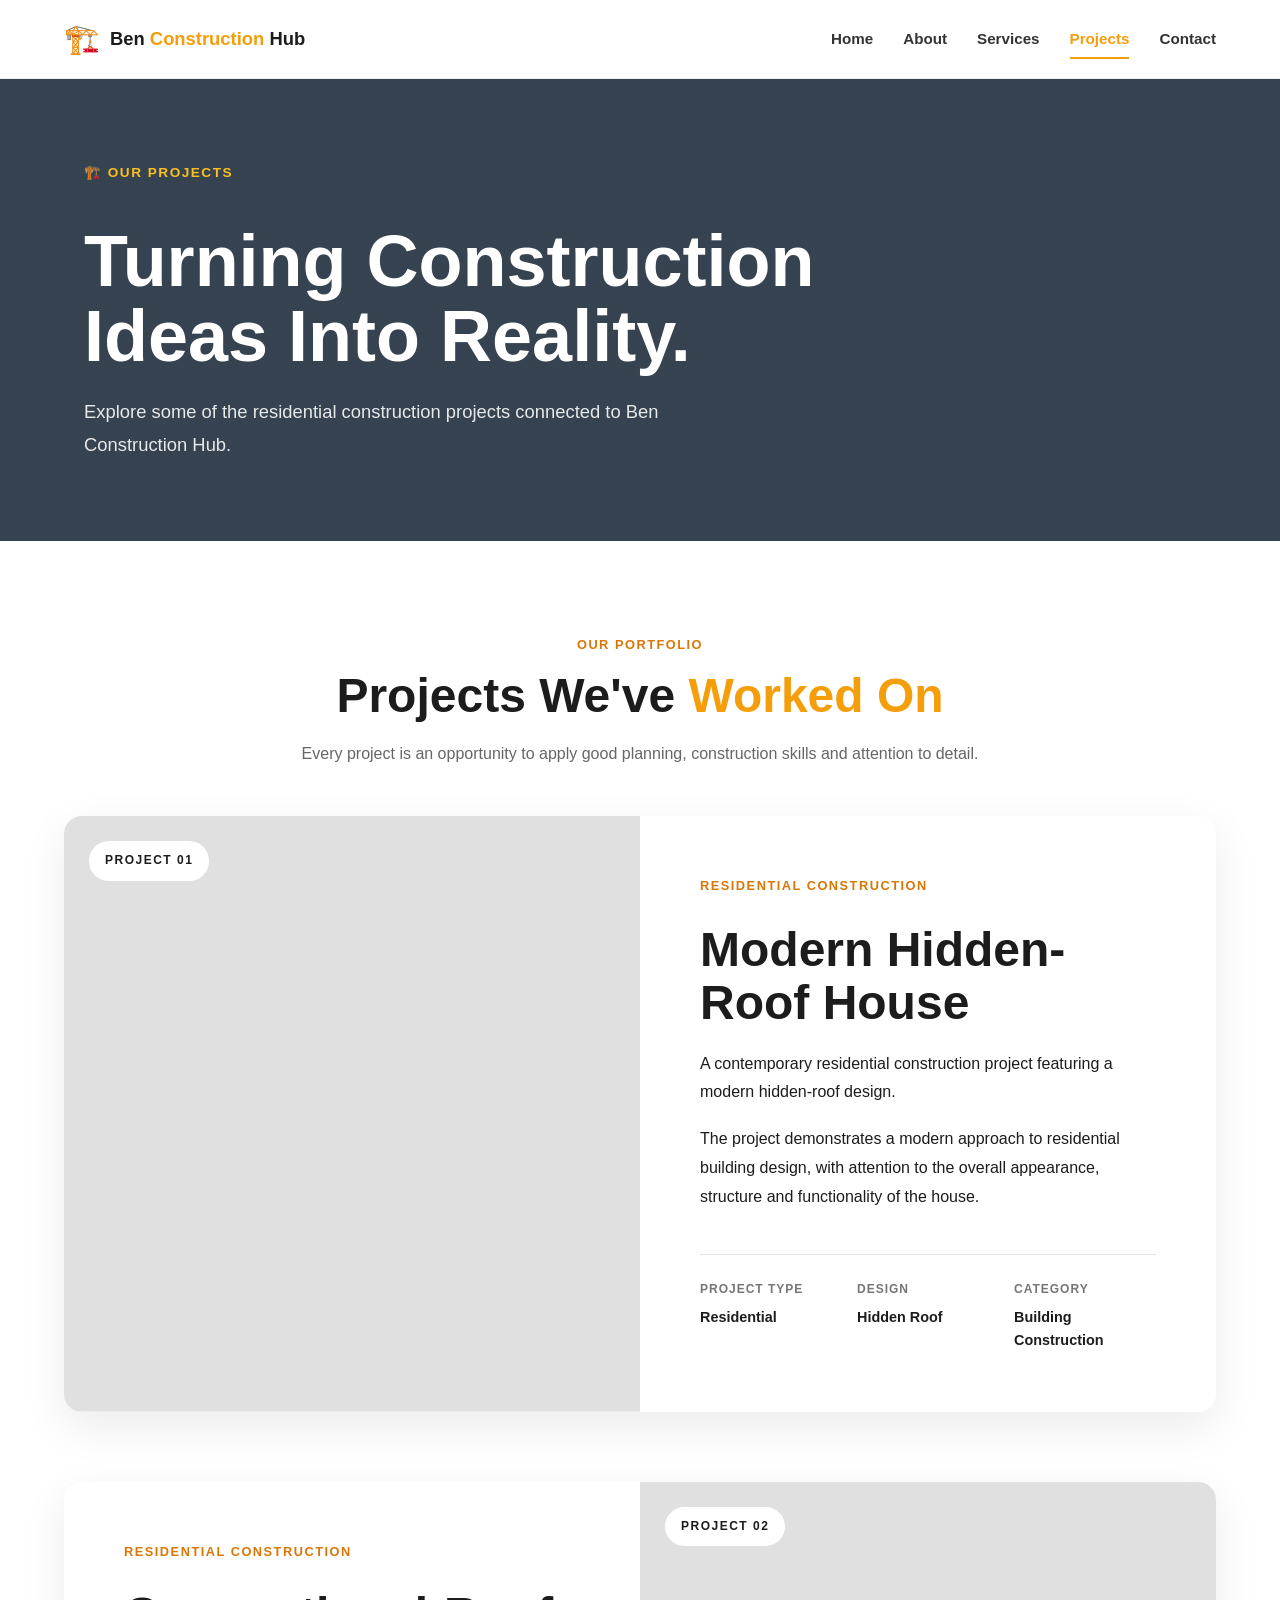
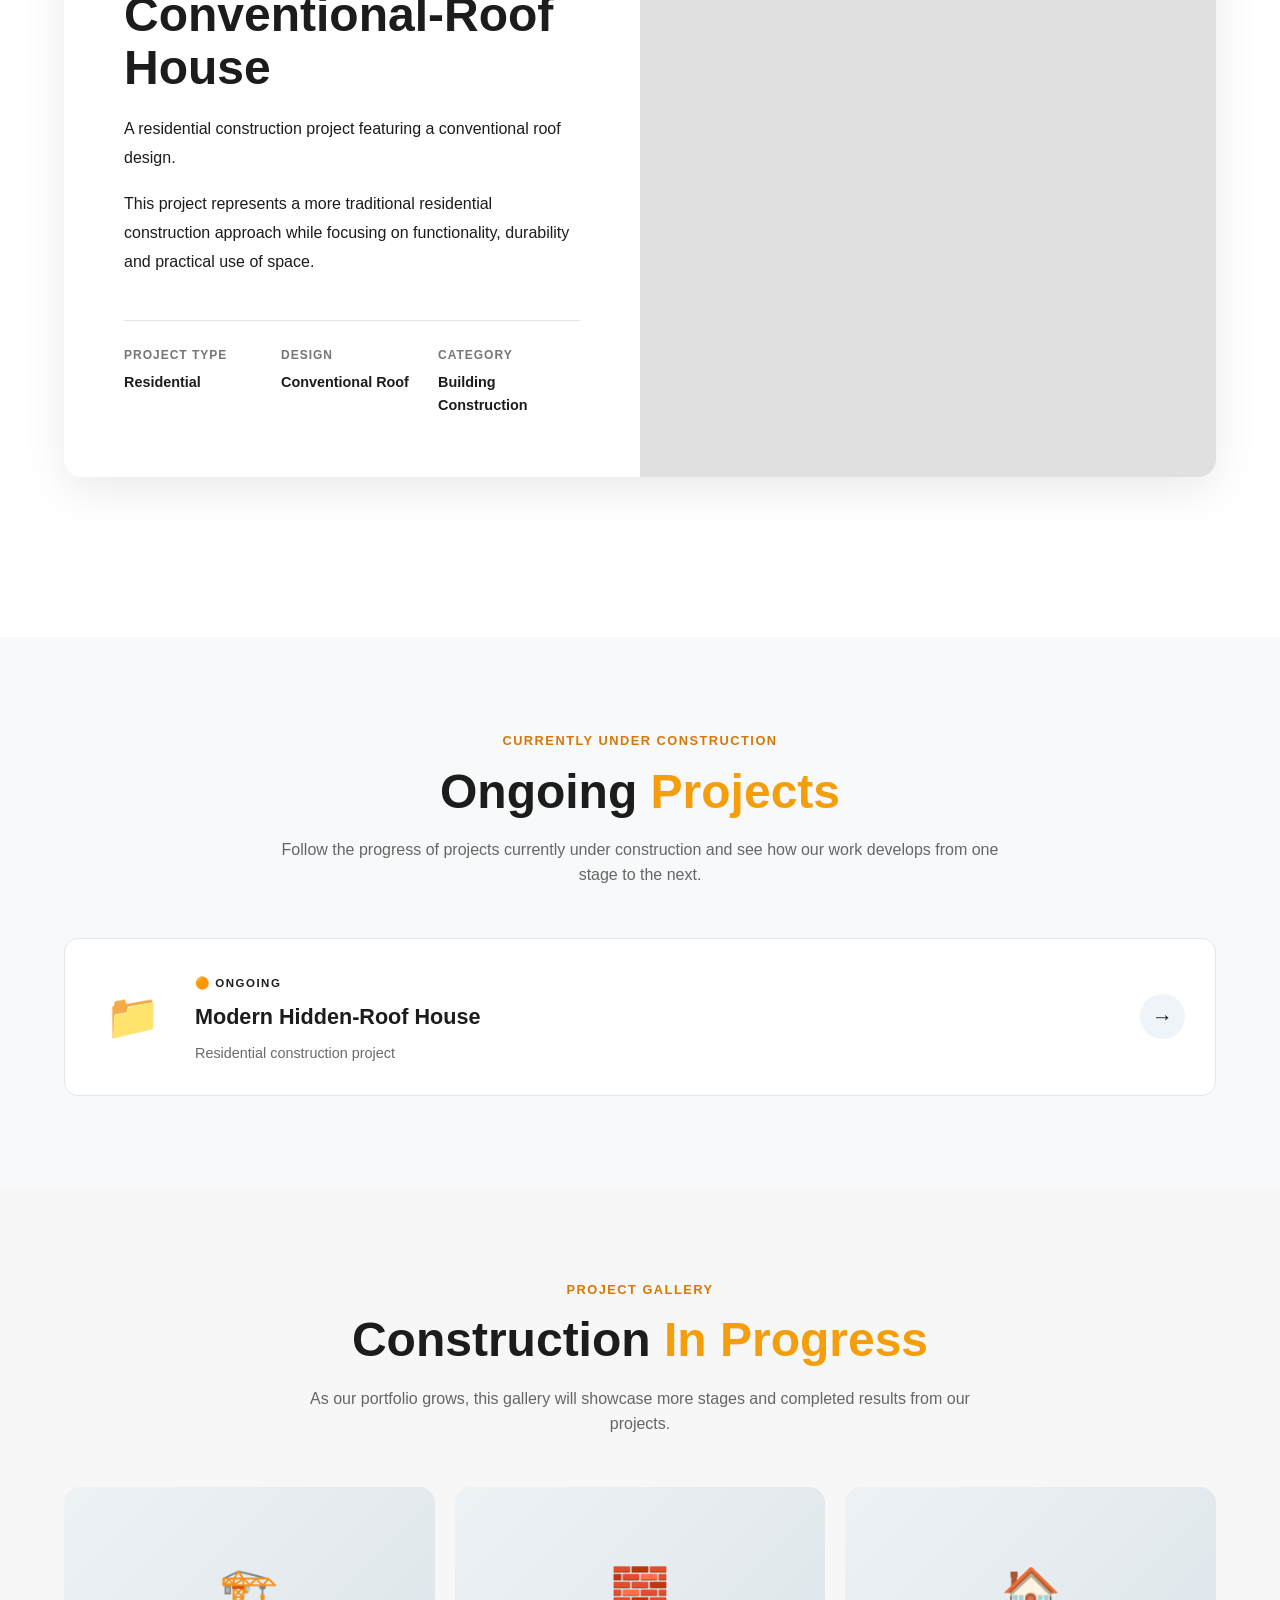
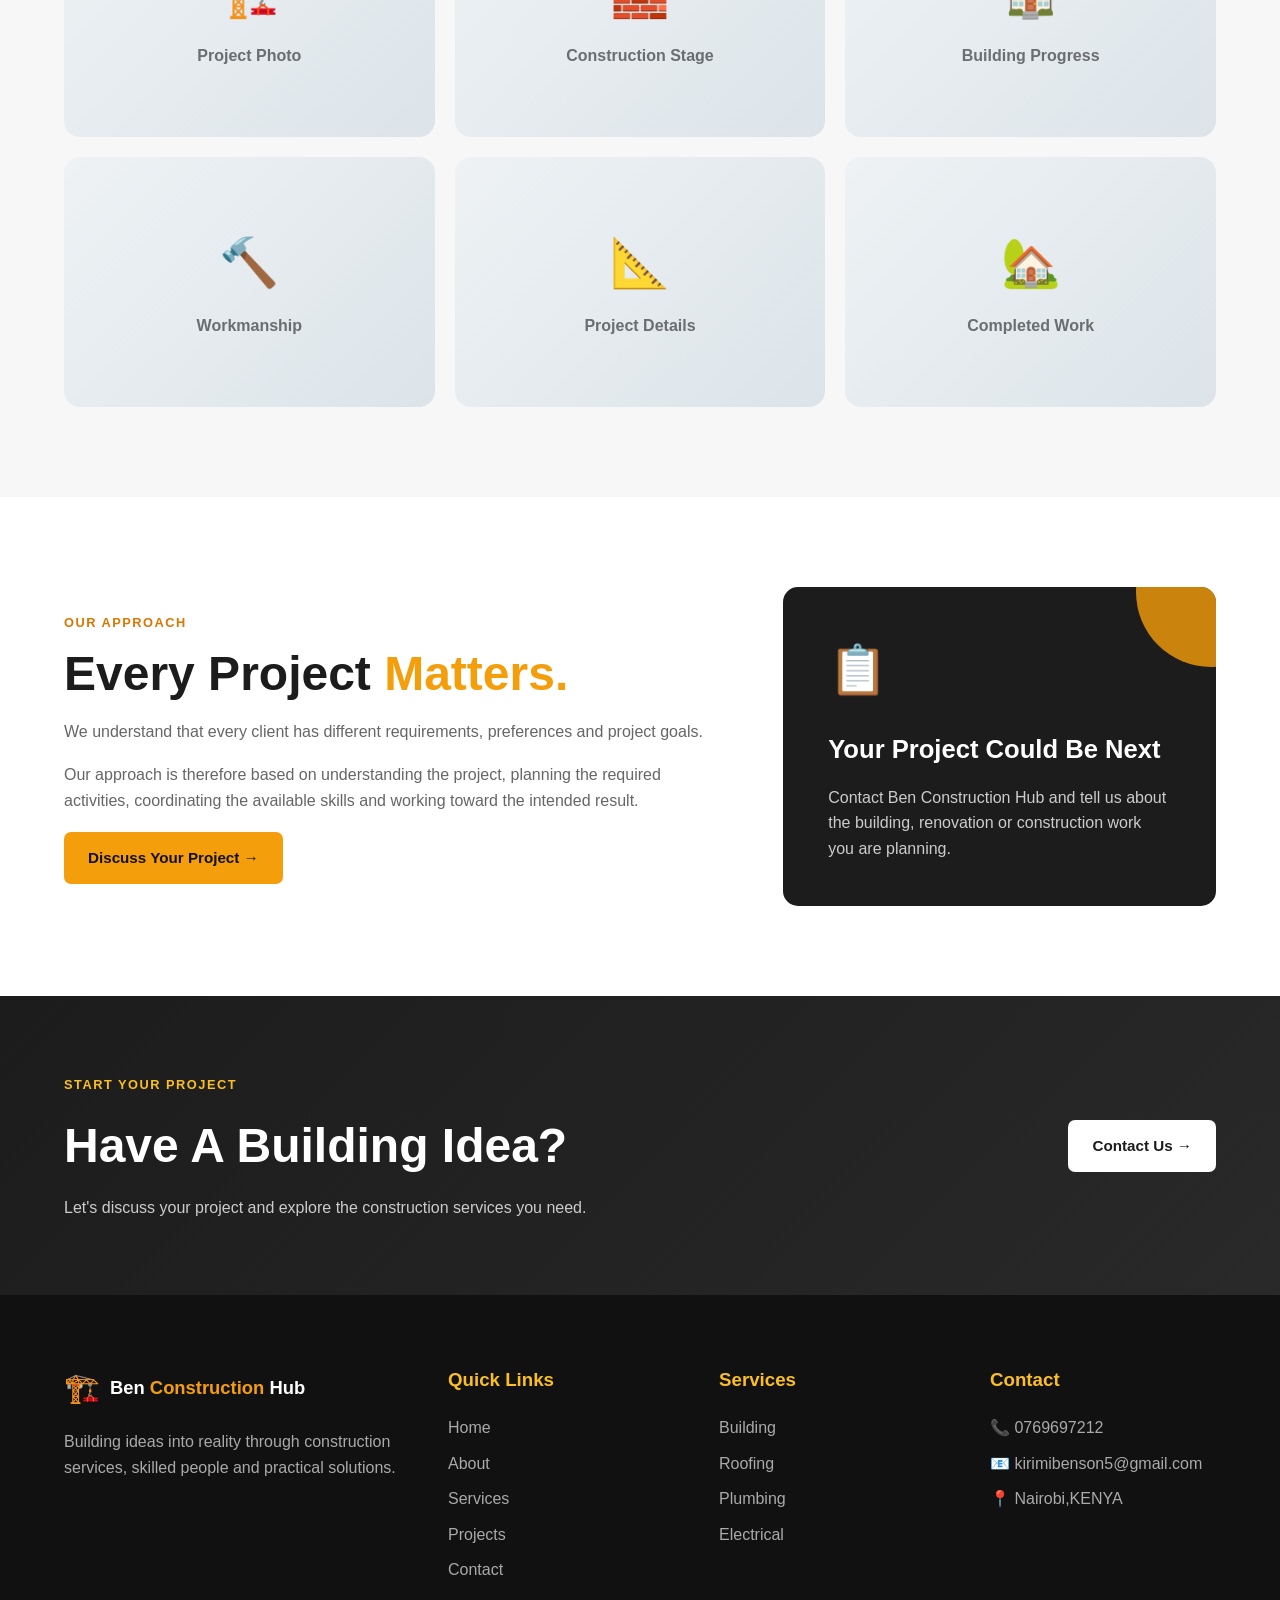
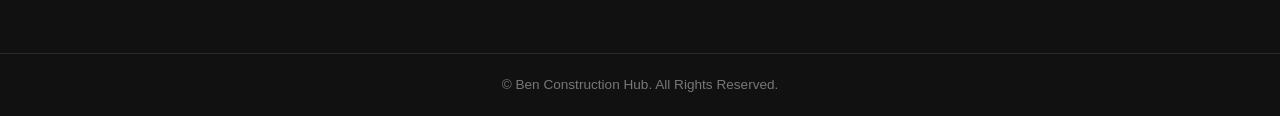
==== projects.html @ fc4ba165 "Add files via upload" ====
<!DOCTYPE html>
<html lang="en">

<head>

    <meta charset="UTF-8">

    <meta
        name="viewport"
        content="width=device-width, initial-scale=1.0"
    >

    <meta
        name="description"
        content="Explore residential construction projects by Ben Construction Hub, including modern hidden-roof and conventional-roof houses."
    >

    <title>Our Projects | Ben Construction Hub</title>

    <link rel="stylesheet" href="style.css">

</head>


<body>


<!-- =====================================================
     HEADER
===================================================== -->

<header class="header">

    <div class="container nav-container">

        <a href="index.html" class="logo">

            <span class="logo-icon">
                🏗️
            </span>

            <span>
                Ben <strong>Construction</strong> Hub
            </span>

        </a>


        <button
            class="menu-toggle"
            id="menuToggle"
            aria-label="Open navigation menu"
        >
            ☰
        </button>


        <nav class="navbar" id="navbar">

            <a href="index.html">
                Home
            </a>

            <a href="about.html">
                About
            </a>

            <a href="services.html">
                Services
            </a>

            <a href="projects.html" class="active">
                Projects
            </a>

            <a href="contact.html">
                Contact
            </a>

        </nav>

    </div>

</header>



<!-- =====================================================
     PAGE HERO
===================================================== -->

<section class="page-hero">

    <div class="container page-hero-content">

        <span class="hero-label">
            🏗️ OUR PROJECTS
        </span>

        <h1>
            Turning Construction Ideas Into Reality.
        </h1>

        <p>
            Explore some of the residential construction projects
            connected to Ben Construction Hub.
        </p>

    </div>

</section>



<!-- =====================================================
     PROJECT INTRO
===================================================== -->

<section class="section">

    <div class="container">

        <div class="section-heading">

            <span class="section-label">
                OUR PORTFOLIO
            </span>

            <h2>
                Projects We've <span>Worked On</span>
            </h2>

            <p>
                Every project is an opportunity to apply good
                planning, construction skills and attention to detail.
            </p>

        </div>



        <!-- =================================================
             PROJECT 01
        ================================================== -->

        <article class="project-feature">

            <div class="project-feature-image hidden-roof">

                <div class="project-image-label">
                    PROJECT 01
                </div>

            </div>


            <div class="project-feature-content">

                <span class="section-label">
                    RESIDENTIAL CONSTRUCTION
                </span>

                <h2>
                    Modern Hidden-Roof House
                </h2>

                <p>
                    A contemporary residential construction project
                    featuring a modern hidden-roof design.
                </p>

                <p>
                    The project demonstrates a modern approach to
                    residential building design, with attention to
                    the overall appearance, structure and functionality
                    of the house.
                </p>


                <div class="project-details">

                    <div>
                        <strong>
                            Project Type
                        </strong>

                        <span>
                            Residential
                        </span>
                    </div>


                    <div>
                        <strong>
                            Design
                        </strong>

                        <span>
                            Hidden Roof
                        </span>
                    </div>


                    <div>
                        <strong>
                            Category
                        </strong>

                        <span>
                            Building Construction
                        </span>
                    </div>

                </div>

            </div>

        </article>



        <!-- =================================================
             PROJECT 02
        ================================================== -->

        <article class="project-feature reverse">

            <div class="project-feature-image normal-roof">

                <div class="project-image-label">
                    PROJECT 02
                </div>

            </div>


            <div class="project-feature-content">

                <span class="section-label">
                    RESIDENTIAL CONSTRUCTION
                </span>

                <h2>
                    Conventional-Roof House
                </h2>

                <p>
                    A residential construction project featuring a
                    conventional roof design.
                </p>

                <p>
                    This project represents a more traditional
                    residential construction approach while focusing
                    on functionality, durability and practical use
                    of space.
                </p>


                <div class="project-details">

                    <div>
                        <strong>
                            Project Type
                        </strong>

                        <span>
                            Residential
                        </span>
                    </div>


                    <div>
                        <strong>
                            Design
                        </strong>

                        <span>
                            Conventional Roof
                        </span>
                    </div>


                    <div>
                        <strong>
                            Category
                        </strong>

                        <span>
                            Building Construction
                        </span>
                    </div>

                </div>

            </div>

        </article>

    </div>

</section>
<!-- =====================================================
     ONGOING PROJECTS
     ===================================================== -->

<section class="ongoing-projects section">

    <div class="container">

        <div class="section-heading">

            <span class="section-label">
                CURRENTLY UNDER CONSTRUCTION
            </span>

            <h2>
                Ongoing <span>Projects</span>
            </h2>

            <p>
                Follow the progress of projects currently under
                construction and see how our work develops from
                one stage to the next.
            </p>

        </div>


        <!-- FOLDER -->
        <div class="project-folder"
             onclick="toggleOngoingProject()"
             role="button"
             tabindex="0"
             onkeydown="if(event.key === 'Enter') toggleOngoingProject();">

            <div class="folder-icon">
                📁
            </div>

            <div class="folder-info">

                <span class="folder-status">
                    🟠 ONGOING
                </span>

                <h3>
                    Modern Hidden-Roof House
                </h3>

                <p>
                    Residential construction project
                </p>

            </div>

            <div class="folder-arrow" id="folderArrow">
                →
            </div>

        </div>


        <!-- PROJECT CONTENT -->
        <div class="ongoing-project-content"
             id="ongoingProjectContent">

            <div class="ongoing-project-header">

                <div>

                    <span class="section-label">
                        ONGOING RESIDENTIAL PROJECT
                    </span>

                    <h3>
                        Modern Hidden-Roof House
                    </h3>

                </div>

                <span class="project-status">
                    🟠 Ongoing
                </span>

            </div>


            <div class="ongoing-project-grid">

                <!-- PROJECT DESCRIPTION -->

                <div class="ongoing-project-text">

                    <p>
                        This residential construction project features
                        a contemporary hidden-roof design and is currently
                        under construction.
                    </p>

                    <p>
                        The project has progressed through masonry,
                        structural development and external finishing
                        stages. Construction work is continuing toward
                        completion.
                    </p>


                    <!-- PROJECT DETAILS -->

                    <div class="ongoing-details">

                        <div>
                            <strong>Project Type</strong>
                            <span>Residential</span>
                        </div>

                        <div>
                            <strong>Design</strong>
                            <span>Hidden Roof</span>
                        </div>

                        <div>
                            <strong>Status</strong>
                            <span>Ongoing</span>
                        </div>

                    </div>


                    <!-- PROGRESS -->

                    <div class="construction-progress">

                        <div class="progress-title">
                            <span>Construction Progress</span>
                            <span>Ongoing</span>
                        </div>

                        <div class="progress-bar">
                            <div class="progress-fill"></div>
                        </div>

                    </div>

                </div>


                <!-- MAIN PHOTO -->

                <div class="ongoing-project-main-image">

                    <img
                        src="hidden-roof/photo4-current-exterior.jpg"
                        alt="Modern hidden-roof house under construction">

                    <span class="image-status">
                        Current Progress
                    </span>

                </div>

            </div>


            <!-- PROJECT TIMELINE -->

            <div class="construction-timeline">

                <div class="timeline-item">

                    <span class="timeline-number">
                        01
                    </span>

                    <div>
                        <h4>
                            Wall Construction
                        </h4>

                        <p>
                            Masonry and wall construction works.
                        </p>
                    </div>

                </div>


                <div class="timeline-item">

                    <span class="timeline-number">
                        02
                    </span>

                    <div>
                        <h4>
                            Structural Development
                        </h4>

                        <p>
                            Development of the building structure
                            and openings.
                        </p>
                    </div>

                </div>


                <div class="timeline-item">

                    <span class="timeline-number">
                        03
                    </span>

                    <div>
                        <h4>
                            External Finishing
                        </h4>

                        <p>
                            Plastering, windows, doors and external
                            finishing works.
                        </p>
                    </div>

                </div>


                <div class="timeline-item active">

                    <span class="timeline-number">
                        04
                    </span>

                    <div>
                        <h4>
                            Current Stage
                        </h4>

                        <p>
                            Construction and finishing works
                            are continuing.
                        </p>
                    </div>

                </div>

            </div>


            <!-- PHOTO GALLERY -->

            <div class="ongoing-gallery">

                <div class="gallery-heading">

                    <span class="section-label">
                        PROJECT PROGRESS
                    </span>

                    <h3>
                        Construction <span>Gallery</span>
                    </h3>

                </div>


                <div class="ongoing-gallery-grid">

                    <div class="ongoing-photo">
                        <img
                            src="hidden-roof/photo2-wall-construction.jpg"
                            alt="Hidden-roof house wall construction">
                        <span>
                            Wall Construction
                        </span>
                    </div>


                    <div class="ongoing-photo">
                        <img
                            src="hidden-roof/photo3-advanced-construction.jpg"
                            alt="Hidden-roof house construction progress">
                        <span>
                            Structural Development
                        </span>
                    </div>


                    <div class="ongoing-photo">
                        <img
                            src="hidden-roof/photo1-exterior-progress.jpg"
                            alt="Hidden-roof house external progress">
                        <span>
                            External Finishing
                        </span>
                    </div>


                    <div class="ongoing-photo">
                        <img
                            src="hidden-roof/photo4-current-exterior.jpg"
                            alt="Current hidden-roof house progress">
                        <span>
                            Current Progress
                        </span>
                    </div>

                </div>

            </div>

        </div>

    </div>

</section>



<!-- =====================================================
     PROJECT GALLERY
===================================================== -->

<section class="services-preview section">

    <div class="container">

        <div class="section-heading">

            <span class="section-label">
                PROJECT GALLERY
            </span>

            <h2>
                Construction <span>In Progress</span>
            </h2>

            <p>
                As our portfolio grows, this gallery will showcase
                more stages and completed results from our projects.
            </p>

        </div>


        <div class="gallery-grid">


            <div class="gallery-item">

                <div class="gallery-placeholder">
                    <span>🏗️</span>

                    <p>
                        Project Photo
                    </p>
                </div>

            </div>


            <div class="gallery-item">

                <div class="gallery-placeholder">
                    <span>🧱</span>

                    <p>
                        Construction Stage
                    </p>
                </div>

            </div>


            <div class="gallery-item">

                <div class="gallery-placeholder">
                    <span>🏠</span>

                    <p>
                        Building Progress
                    </p>
                </div>

            </div>


            <div class="gallery-item">

                <div class="gallery-placeholder">
                    <span>🔨</span>

                    <p>
                        Workmanship
                    </p>
                </div>

            </div>


            <div class="gallery-item">

                <div class="gallery-placeholder">
                    <span>📐</span>

                    <p>
                        Project Details
                    </p>
                </div>

            </div>


            <div class="gallery-item">

                <div class="gallery-placeholder">
                    <span>🏡</span>

                    <p>
                        Completed Work
                    </p>
                </div>

            </div>


        </div>

    </div>

</section>



<!-- =====================================================
     PROJECT PHILOSOPHY
===================================================== -->

<section class="section">

    <div class="container intro-grid">


        <div class="intro-text">

            <span class="section-label">
                OUR APPROACH
            </span>

            <h2>
                Every Project <span>Matters.</span>
            </h2>

            <p>
                We understand that every client has different
                requirements, preferences and project goals.
            </p>

            <p>
                Our approach is therefore based on understanding
                the project, planning the required activities,
                coordinating the available skills and working
                toward the intended result.
            </p>

            <a
                href="contact.html"
                class="btn btn-primary"
            >
                Discuss Your Project →
            </a>

        </div>


        <div class="intro-card">

            <div class="intro-card-icon">
                📋
            </div>

            <h3>
                Your Project Could Be Next
            </h3>

            <p>
                Contact Ben Construction Hub and tell us about
                the building, renovation or construction work
                you are planning.
            </p>

        </div>

    </div>

</section>



<!-- =====================================================
     CTA
===================================================== -->

<section class="cta">

    <div class="container cta-content">

        <div>

            <span class="section-label">
                START YOUR PROJECT
            </span>

            <h2>
                Have A Building Idea?
            </h2>

            <p>
                Let's discuss your project and explore the
                construction services you need.
            </p>

        </div>


        <a
            href="contact.html"
            class="btn btn-light"
        >
            Contact Us →
        </a>

    </div>

</section>



<!-- =====================================================
     FOOTER
===================================================== -->

<footer class="footer">

    <div class="container footer-grid">


        <div class="footer-brand">

            <a
                href="index.html"
                class="logo footer-logo"
            >

                <span class="logo-icon">
                    🏗️
                </span>

                <span>
                    Ben <strong>Construction</strong> Hub
                </span>

            </a>


            <p>
                Building ideas into reality through construction
                services, skilled people and practical solutions.
            </p>

        </div>



        <div class="footer-column">

            <h3>
                Quick Links
            </h3>

            <a href="index.html">
                Home
            </a>

            <a href="about.html">
                About
            </a>

            <a href="services.html">
                Services
            </a>

            <a href="projects.html">
                Projects
            </a>

            <a href="contact.html">
                Contact
            </a>

        </div>



        <div class="footer-column">

            <h3>
                Services
            </h3>

            <a href="services.html">
                Building
            </a>

            <a href="services.html">
                Roofing
            </a>

            <a href="services.html">
                Plumbing
            </a>

            <a href="services.html">
                Electrical
            </a>

        </div>



        <div class="footer-column">

            <h3>
                Contact
            </h3>

            <p>
                📞 0769697212
            </p>

            <p>
                📧 kirimibenson5@gmail.com
            </p>

            <p>
                📍 Nairobi,KENYA
            </p>

        </div>

    </div>



    <div class="footer-bottom">

        <div class="container">

            <p>
                © <span id="year"></span>
                Ben Construction Hub.
                All Rights Reserved.
            </p>

        </div>

    </div>

</footer>



<script src="script.js"></script>

</body>

</html>
---- style.css ----
/* =========================================================
   BEN CONSTRUCTION HUB
   MAIN STYLESHEET
   ========================================================= */


/* =========================================================
   1. RESET & GLOBAL STYLES
   ========================================================= */

* {
    margin: 0;
    padding: 0;
    box-sizing: border-box;
}

html {
    scroll-behavior: smooth;
}

body {
    font-family: Arial, Helvetica, sans-serif;
    color: #1c1c1c;
    background: #ffffff;
    line-height: 1.6;
}

img {
    max-width: 100%;
    display: block;
}

a {
    text-decoration: none;
    color: inherit;
}

button {
    font-family: inherit;
}

.container {
    width: 90%;
    max-width: 1200px;
    margin: auto;
}

.section {
    padding: 90px 0;
}


/* =========================================================
   2. HEADER / NAVIGATION
   ========================================================= */

.header {
    position: sticky;
    top: 0;
    z-index: 1000;
    background: #ffffff;
    border-bottom: 1px solid #eeeeee;
}

.nav-container {
    min-height: 78px;
    display: flex;
    align-items: center;
    justify-content: space-between;
    gap: 30px;
}


/* LOGO */

.logo {
    display: flex;
    align-items: center;
    gap: 10px;
    font-size: 1.15rem;
    font-weight: 700;
    white-space: nowrap;
}

.logo strong {
    color: #f59e0b;
}

.logo-icon {
    font-size: 1.8rem;
}


/* NAVIGATION */

.navbar {
    display: flex;
    align-items: center;
    gap: 30px;
}

.navbar a {
    position: relative;
    font-size: 0.95rem;
    font-weight: 600;
    color: #333333;
    padding: 8px 0;
    transition: 0.3s ease;
}

.navbar a:hover,
.navbar a.active {
    color: #f59e0b;
}

.navbar a::after {
    content: "";
    position: absolute;
    left: 0;
    bottom: 0;
    width: 0;
    height: 2px;
    background: #f59e0b;
    transition: 0.3s ease;
}

.navbar a:hover::after,
.navbar a.active::after {
    width: 100%;
}


/* MOBILE MENU BUTTON */

.menu-toggle {
    display: none;
    border: none;
    background: #1c1c1c;
    color: #ffffff;
    width: 44px;
    height: 44px;
    border-radius: 8px;
    font-size: 1.4rem;
    cursor: pointer;
}


/* =========================================================
   3. HERO SECTION
   ========================================================= */

.hero {
    min-height: 650px;
    position: relative;

    background-image:
        url("https://images.unsplash.com/photo-1503387762-592deb58ef4e?auto=format&fit=crop&w=1800&q=85");

    background-size: cover;
    background-position: center;

    display: flex;
    align-items: center;
}

.hero-overlay {
    position: absolute;
    inset: 0;

    background:
        linear-gradient(
            90deg,
            rgba(0, 0, 0, 0.82),
            rgba(0, 0, 0, 0.55),
            rgba(0, 0, 0, 0.25)
        );
}

.hero-content {
    position: relative;
    z-index: 2;
    color: #ffffff;
    max-width: 800px;
}

.hero-label {
    display: inline-block;
    margin-bottom: 20px;
    color: #fbbf24;
    font-weight: 700;
    letter-spacing: 1.5px;
    font-size: 0.85rem;
}

.hero h1 {
    font-size: clamp(2.6rem, 6vw, 5rem);
    line-height: 1.05;
    margin-bottom: 25px;
    max-width: 800px;
}

.hero h1 span {
    color: #fbbf24;
    display: block;
}

.hero p {
    max-width: 680px;
    font-size: 1.1rem;
    color: #eeeeee;
    margin-bottom: 35px;
}

.hero-buttons {
    display: flex;
    gap: 15px;
    flex-wrap: wrap;
}


/* =========================================================
   4. BUTTONS
   ========================================================= */

.btn {
    display: inline-flex;
    align-items: center;
    justify-content: center;

    padding: 14px 24px;

    border-radius: 7px;

    font-weight: 700;
    font-size: 0.95rem;

    transition: 0.3s ease;

    cursor: pointer;
}

.btn-primary {
    background: #f59e0b;
    color: #111111;
}

.btn-primary:hover {
    background: #fbbf24;
    transform: translateY(-3px);
}

.btn-outline {
    border: 2px solid #ffffff;
    color: #ffffff;
}

.btn-outline:hover {
    background: #ffffff;
    color: #111111;
    transform: translateY(-3px);
}

.btn-dark {
    background: #1c1c1c;
    color: #ffffff;
}

.btn-dark:hover {
    background: #333333;
    transform: translateY(-3px);
}

.btn-light {
    background: #ffffff;
    color: #1c1c1c;
}

.btn-light:hover {
    background: #f59e0b;
    transform: translateY(-3px);
}


/* =========================================================
   5. SECTION HEADINGS
   ========================================================= */

.section-heading {
    max-width: 720px;
    margin: 0 auto 50px;
    text-align: center;
}

.section-label {
    display: inline-block;
    color: #d97706;
    font-size: 0.8rem;
    font-weight: 800;
    letter-spacing: 1.5px;
    margin-bottom: 12px;
}

.section-heading h2,
.intro-text h2 {
    font-size: clamp(2rem, 4vw, 3rem);
    line-height: 1.15;
    margin-bottom: 18px;
}

.section-heading h2 span,
.intro-text h2 span {
    color: #f59e0b;
}

.section-heading p {
    color: #666666;
}


/* =========================================================
   6. INTRODUCTION
   ========================================================= */

.intro {
    background: #ffffff;
}

.intro-grid {
    display: grid;
    grid-template-columns: 1.2fr 0.8fr;
    gap: 70px;
    align-items: center;
}

.intro-text p {
    color: #666666;
    margin-bottom: 18px;
}

.text-link {
    display: inline-block;
    margin-top: 10px;
    color: #d97706;
    font-weight: 700;
}

.text-link:hover {
    color: #92400e;
}

.intro-card {
    background: #1c1c1c;
    color: #ffffff;
    padding: 45px;
    border-radius: 15px;
    position: relative;
    overflow: hidden;
}

.intro-card::before {
    content: "";
    position: absolute;
    width: 150px;
    height: 150px;
    background: #f59e0b;
    border-radius: 50%;
    top: -70px;
    right: -70px;
    opacity: 0.8;
}

.intro-card-icon {
    font-size: 3rem;
    margin-bottom: 20px;
    position: relative;
}

.intro-card h3 {
    font-size: 1.6rem;
    margin-bottom: 15px;
    position: relative;
}

.intro-card p {
    color: #cccccc;
    position: relative;
}


/* =========================================================
   7. SERVICES
   ========================================================= */

.services-preview {
    background: #f7f7f7;
}

.services-grid {
    display: grid;
    grid-template-columns: repeat(4, 1fr);
    gap: 22px;
}

.service-card {
    background: #ffffff;
    padding: 30px;
    border: 1px solid #eeeeee;
    border-radius: 12px;

    transition:
        transform 0.3s ease,
        box-shadow 0.3s ease;
}

.service-card:hover {
    transform: translateY(-8px);
    box-shadow: 0 15px 35px rgba(0, 0, 0, 0.08);
}

.service-icon {
    width: 60px;
    height: 60px;

    display: flex;
    align-items: center;
    justify-content: center;

    background: #fff7e6;
    border-radius: 12px;

    font-size: 1.8rem;
    margin-bottom: 22px;
}

.service-card h3 {
    font-size: 1.15rem;
    margin-bottom: 12px;
}

.service-card p {
    color: #666666;
    font-size: 0.92rem;
    margin-bottom: 18px;
}

.service-card a {
    color: #d97706;
    font-weight: 700;
    font-size: 0.9rem;
}

.service-card a:hover {
    color: #92400e;
}

.center-button {
    text-align: center;
    margin-top: 45px;
}


/* =========================================================
   8. PROJECTS
   ========================================================= */

.projects-preview {
    background: #ffffff;
}

.projects-grid {
    display: grid;
    grid-template-columns: repeat(2, 1fr);
    gap: 30px;
}

.project-card {
    background: #ffffff;
    border-radius: 14px;
    overflow: hidden;
    border: 1px solid #eeeeee;

    transition:
        transform 0.3s ease,
        box-shadow 0.3s ease;
}

.project-card:hover {
    transform: translateY(-8px);
    box-shadow: 0 15px 35px rgba(0, 0, 0, 0.1);
}

.project-image {
    height: 300px;
    background-size: cover;
    background-position: center;

    position: relative;
}

.hidden-roof {
    background-image:
        url("https://images.unsplash.com/photo-1600585154340-be6161a56a0c?auto=format&fit=crop&w=1200&q=85");
}

.normal-roof {
    background-image:
        url("https://images.unsplash.com/photo-1600566753086-00f18fb6b3ea?auto=format&fit=crop&w=1200&q=85");
}

.project-overlay {
    position: absolute;
    inset: 0;

    background: linear-gradient(
        to top,
        rgba(0, 0, 0, 0.7),
        transparent
    );

    display: flex;
    align-items: flex-end;

    padding: 25px;

    color: #ffffff;
}

.project-overlay span {
    background: #f59e0b;
    color: #111111;
    padding: 7px 12px;
    border-radius: 4px;
    font-size: 0.78rem;
    font-weight: 700;
}

.project-content {
    padding: 25px;
}

.project-content h3 {
    font-size: 1.35rem;
    margin-bottom: 10px;
}

.project-content p {
    color: #666666;
    margin-bottom: 15px;
}

.project-content a {
    color: #d97706;
    font-weight: 700;
}


/* =========================================================
   9. WHY US
   ========================================================= */

.why-us {
    background: #f7f7f7;
}

.why-grid {
    display: grid;
    grid-template-columns: repeat(4, 1fr);
    gap: 25px;
}

.why-item {
    background: #ffffff;
    padding: 30px;
    border-radius: 12px;
    border-top: 4px solid #f59e0b;
}

.why-number {
    font-size: 2rem;
    font-weight: 800;
    color: #f59e0b;
    margin-bottom: 15px;
}

.why-item h3 {
    margin-bottom: 10px;
}

.why-item p {
    color: #666666;
    font-size: 0.92rem;
}


/* =========================================================
   10. CALL TO ACTION
   ========================================================= */

.cta {
    background:
        linear-gradient(
            135deg,
            #1c1c1c,
            #292929
        );

    color: #ffffff;

    padding: 75px 0;
}

.cta-content {
    display: flex;
    align-items: center;
    justify-content: space-between;
    gap: 30px;
}

.cta .section-label {
    color: #fbbf24;
}

.cta h2 {
    font-size: clamp(2rem, 4vw, 3rem);
    margin-bottom: 10px;
}

.cta p {
    color: #cccccc;
}


/* =========================================================
   11. FOOTER
   ========================================================= */

.footer {
    background: #111111;
    color: #ffffff;
}

.footer-grid {
    padding: 70px 0;
    display: grid;
    grid-template-columns: 1.5fr 1fr 1fr 1fr;
    gap: 45px;
}

.footer-brand p {
    color: #aaaaaa;
    margin-top: 18px;
    max-width: 350px;
}

.footer-logo {
    color: #ffffff;
}

.footer-column {
    display: flex;
    flex-direction: column;
    gap: 10px;
}

.footer-column h3 {
    color: #fbbf24;
    margin-bottom: 10px;
}

.footer-column a {
    color: #aaaaaa;
    transition: 0.3s ease;
}

.footer-column a:hover {
    color: #ffffff;
    padding-left: 5px;
}

.footer-column p {
    color: #aaaaaa;
}

.footer-bottom {
    border-top: 1px solid #2b2b2b;
    padding: 20px 0;
}

.footer-bottom p {
    text-align: center;
    color: #777777;
    font-size: 0.85rem;
}


/* =========================================================
   12. RESPONSIVE DESIGN — TABLETS
   ========================================================= */

@media (max-width: 1000px) {

    .services-grid {
        grid-template-columns: repeat(2, 1fr);
    }

    .why-grid {
        grid-template-columns: repeat(2, 1fr);
    }

    .footer-grid {
        grid-template-columns: repeat(2, 1fr);
    }

    .intro-grid {
        grid-template-columns: 1fr;
        gap: 40px;
    }
}


/* =========================================================
   13. RESPONSIVE DESIGN — MOBILE
   ========================================================= */

@media (max-width: 700px) {

    .section {
        padding: 65px 0;
    }


    /* MOBILE NAVIGATION */

    .menu-toggle {
        display: block;
    }

    .navbar {
        position: absolute;
        top: 78px;
        left: 0;

        width: 100%;

        background: #ffffff;

        display: none;

        flex-direction: column;
        align-items: flex-start;

        padding: 20px 5%;

        border-bottom: 1px solid #eeeeee;

        box-shadow: 0 10px 20px rgba(0, 0, 0, 0.08);
    }

    .navbar.show {
        display: flex;
    }

    .navbar a {
        width: 100%;
        padding: 12px 0;
    }


    /* HERO */

    .hero {
        min-height: 600px;
    }

    .hero h1 {
        font-size: 2.7rem;
    }

    .hero p {
        font-size: 1rem;
    }

    .hero-buttons {
        flex-direction: column;
        align-items: stretch;
    }

    .hero-buttons .btn {
        width: 100%;
    }


    /* SERVICES */

    .services-grid {
        grid-template-columns: 1fr;
    }


    /* PROJECTS */

    .projects-grid {
        grid-template-columns: 1fr;
    }

    .project-image {
        height: 250px;
    }


    /* WHY */

    .why-grid {
        grid-template-columns: 1fr;
    }


    /* CTA */

    .cta-content {
        flex-direction: column;
        align-items: flex-start;
    }


    /* FOOTER */

    .footer-grid {
        grid-template-columns: 1fr;
        gap: 35px;
    }


    /* LOGO */

    .logo {
        font-size: 0.95rem;
    }

    .logo-icon {
        font-size: 1.5rem;
    }

}


/* =========================================================
   14. SMALL PHONES
   ========================================================= */

@media (max-width: 400px) {

    .container {
        width: 92%;
    }

    .hero h1 {
        font-size: 2.25rem;
    }

    .intro-card {
        padding: 30px;
    }

    .project-image {
        height: 220px;
    }

}
/* =========================================================
   SCROLL ANIMATION
   ========================================================= */

.animate-on-scroll {
    opacity: 0;
    transform: translateY(30px);
    transition: opacity 0.7s ease, transform 0.7s ease;
}

.animate-on-scroll.visible {
    opacity: 1;
    transform: translateY(0);
}
/* =========================================================
   INNER PAGE HERO
   ========================================================= */

.page-hero {
    min-height: 420px;
    display: flex;
    align-items: center;
    position: relative;

    background:
        linear-gradient(
            rgba(10, 25, 41, 0.82),
            rgba(10, 25, 41, 0.82)
        ),
        url("https://images.unsplash.com/photo-1503387762-592deb58ef4e?auto=format&fit=crop&w=1800&q=85");

    background-size: cover;
    background-position: center;
}

.page-hero-content {
    padding: 80px 20px;
    color: white;
}

.page-hero h1 {
    font-size: clamp(2.5rem, 6vw, 4.5rem);
    line-height: 1.05;
    margin: 20px 0;
    max-width: 850px;
}

.page-hero p {
    max-width: 650px;
    font-size: 1.15rem;
    line-height: 1.8;
    color: rgba(255, 255, 255, 0.88);
}


/* =========================================================
   ABOUT PAGE RESPONSIVENESS
   ========================================================= */

@media (max-width: 700px) {

    .page-hero {
        min-height: 350px;
    }

    .page-hero-content {
        padding: 70px 20px;
    }

    .page-hero h1 {
        font-size: 2.6rem;
    }

    .page-hero p {
        font-size: 1rem;
    }

}
/* =========================================================
   SERVICES PAGE
   ========================================================= */

.service-card {
    position: relative;
    overflow: hidden;
}

.service-number {
    display: block;

    margin-bottom: 12px;

    font-size: 0.75rem;
    font-weight: 800;

    letter-spacing: 2px;

    opacity: 0.55;
}

.service-card h3 {
    margin-bottom: 15px;
}

.service-card p {
    line-height: 1.7;
}

.service-list {
    list-style: none;

    margin: 20px 0 0;
    padding: 0;

    border-top: 1px solid rgba(0, 0, 0, 0.08);
    padding-top: 15px;
}

.service-list li {
    position: relative;

    padding-left: 22px;
    margin-bottom: 9px;

    font-size: 0.9rem;
    line-height: 1.5;
}

.service-list li::before {
    content: "✓";

    position: absolute;
    left: 0;
    top: 0;

    font-weight: 800;
}
/* =========================================================
   PROJECTS PAGE
   ========================================================= */

.project-feature {
    display: grid;
    grid-template-columns: 1fr 1fr;

    min-height: 520px;

    margin-bottom: 70px;

    background: #ffffff;

    border-radius: 18px;

    overflow: hidden;

    box-shadow: 0 15px 45px rgba(0, 0, 0, 0.08);
}

.project-feature.reverse {
    direction: rtl;
}

.project-feature.reverse > * {
    direction: ltr;
}

.project-feature-image {
    min-height: 520px;

    position: relative;

    background-size: cover;
    background-position: center;
    background-repeat: no-repeat;
}

.project-feature-image.hidden-roof {
    background-image:
        linear-gradient(
            rgba(0, 0, 0, 0.12),
            rgba(0, 0, 0, 0.12)
        ),
        url("https://images.unsplash.com/photo-1600585154340-be6161a56a0c?auto=format&fit=crop&w=1200&q=85");
}

.project-feature-image.normal-roof {
    background-image:
        linear-gradient(
            rgba(0, 0, 0, 0.12),
            rgba(0, 0, 0, 0.12)
        ),
        url("https://images.unsplash.com/photo-1600566753086-00f18fb6b3ea?auto=format&fit=crop&w=1200&q=85");
}

.project-image-label {
    position: absolute;

    top: 25px;
    left: 25px;

    padding: 10px 16px;

    background: #ffffff;

    font-size: 0.75rem;
    font-weight: 800;

    letter-spacing: 1.5px;

    border-radius: 30px;
}

.project-feature-content {
    display: flex;
    flex-direction: column;
    justify-content: center;

    padding: 60px;
}

.project-feature-content h2 {
    margin: 15px 0 20px;

    font-size: clamp(2rem, 4vw, 3rem);

    line-height: 1.1;
}

.project-feature-content p {
    margin-bottom: 18px;

    line-height: 1.8;
}

.project-details {
    display: grid;

    grid-template-columns: repeat(3, 1fr);

    gap: 15px;

    margin-top: 25px;

    padding-top: 25px;

    border-top: 1px solid rgba(0, 0, 0, 0.1);
}

.project-details div {
    display: flex;
    flex-direction: column;

    gap: 6px;
}

.project-details strong {
    font-size: 0.75rem;

    text-transform: uppercase;

    letter-spacing: 1px;

    opacity: 0.6;
}

.project-details span {
    font-size: 0.9rem;

    font-weight: 600;
}


/* =========================================================
   PROJECT GALLERY
   ========================================================= */

.gallery-grid {
    display: grid;

    grid-template-columns: repeat(3, 1fr);

    gap: 20px;
}

.gallery-item {
    min-height: 250px;

    border-radius: 16px;

    overflow: hidden;

    background: #eef2f5;
}

.gallery-placeholder {
    height: 100%;

    min-height: 250px;

    display: flex;
    flex-direction: column;

    align-items: center;
    justify-content: center;

    text-align: center;

    padding: 30px;

    background:
        linear-gradient(
            135deg,
            #eef2f5,
            #dce4e9
        );
}

.gallery-placeholder span {
    font-size: 3rem;

    margin-bottom: 12px;
}

.gallery-placeholder p {
    margin: 0;

    font-weight: 700;

    opacity: 0.6;
}


/* =========================================================
   PROJECTS RESPONSIVE
   ========================================================= */

@media (max-width: 900px) {

    .project-feature {
        grid-template-columns: 1fr;
    }

    .project-feature.reverse {
        direction: ltr;
    }

    .project-feature-image {
        min-height: 400px;
    }

    .project-feature-content {
        padding: 45px 30px;
    }

    .gallery-grid {
        grid-template-columns: repeat(2, 1fr);
    }

}


@media (max-width: 600px) {

    .project-feature {
        margin-bottom: 45px;

        border-radius: 12px;
    }

    .project-feature-image {
        min-height: 300px;
    }

    .project-feature-content {
        padding: 35px 22px;
    }

    .project-feature-content h2 {
        font-size: 2rem;
    }

    .project-details {
        grid-template-columns: 1fr;

        gap: 18px;
    }

    .gallery-grid {
        grid-template-columns: 1fr;
    }

    .gallery-item,
    .gallery-placeholder {
        min-height: 220px;
    }

}
/* =========================================================
   CONTACT PAGE
   ========================================================= */

.contact-grid {
    display: grid;

    grid-template-columns: 0.85fr 1.15fr;

    gap: 70px;

    align-items: start;
}

.contact-info {
    padding-top: 10px;
}

.contact-info h2 {
    font-size: clamp(2rem, 4vw, 3rem);

    line-height: 1.1;

    margin: 15px 0 25px;
}

.contact-info h2 span {
    display: inline;
}

.contact-info > p {
    line-height: 1.8;

    margin-bottom: 35px;

    max-width: 550px;
}

.contact-item {
    display: flex;

    align-items: center;

    gap: 18px;

    margin-bottom: 22px;
}

.contact-icon {
    width: 52px;
    height: 52px;

    display: flex;

    align-items: center;
    justify-content: center;

    flex-shrink: 0;

    border-radius: 12px;

    background: #eef4f8;

    font-size: 1.35rem;
}

.contact-item h3 {
    margin: 0 0 4px;

    font-size: 1rem;
}

.contact-item p {
    margin: 0;

    font-size: 0.9rem;

    opacity: 0.7;
}

.contact-whatsapp {
    display: inline-flex;

    align-items: center;

    gap: 10px;

    margin-top: 15px;

    padding: 14px 20px;

    border-radius: 8px;

    text-decoration: none;

    font-weight: 700;

    background: #25d366;

    color: white;

    transition: transform 0.3s ease,
                box-shadow 0.3s ease;
}

.contact-whatsapp:hover {
    transform: translateY(-3px);

    box-shadow: 0 10px 25px rgba(0, 0, 0, 0.15);
}


/* =========================================================
   CONTACT FORM
   ========================================================= */

.contact-form-container {
    padding: 40px;

    background: #ffffff;

    border-radius: 18px;

    box-shadow: 0 15px 45px rgba(0, 0, 0, 0.08);
}

.form-heading {
    margin-bottom: 30px;
}

.form-heading h2 {
    margin: 12px 0;

    font-size: 2rem;

    line-height: 1.2;
}

.form-heading p {
    line-height: 1.7;

    opacity: 0.7;
}

.form-group {
    margin-bottom: 20px;
}

.form-group label {
    display: block;

    margin-bottom: 8px;

    font-size: 0.9rem;

    font-weight: 700;
}

.form-group input,
.form-group select,
.form-group textarea {
    width: 100%;

    padding: 14px 16px;

    border: 1px solid #d9e0e5;

    border-radius: 8px;

    background: #ffffff;

    font-family: inherit;

    font-size: 0.95rem;

    outline: none;

    transition: border-color 0.3s ease,
                box-shadow 0.3s ease;
}

.form-group textarea {
    resize: vertical;

    min-height: 150px;
}

.form-group input:focus,
.form-group select:focus,
.form-group textarea:focus {
    border-color: #1a73e8;

    box-shadow: 0 0 0 3px rgba(26, 115, 232, 0.1);
}

.form-submit {
    width: 100%;

    border: none;

    cursor: pointer;

    font-family: inherit;

    font-size: 0.95rem;
}

.form-message {
    display: none;

    margin-top: 20px;

    padding: 15px;

    border-radius: 8px;

    font-size: 0.9rem;

    line-height: 1.6;
}

.form-message.show {
    display: block;

    background: #eaf7ee;

    border: 1px solid #b8dfc4;

    color: #236b36;
}


/* =========================================================
   CONTACT RESPONSIVE
   ========================================================= */

@media (max-width: 900px) {

    .contact-grid {
        grid-template-columns: 1fr;

        gap: 50px;
    }

}

@media (max-width: 600px) {

    .contact-form-container {
        padding: 25px 20px;

        border-radius: 12px;
    }

    .form-heading h2 {
        font-size: 1.7rem;
    }

    .contact-item {
        align-items: flex-start;
    }

}
/* =========================================================
   COMPANY STATS
   ========================================================= */

.company-stats {
    padding: 45px 0;
    background: #111c26;
    color: #ffffff;
}

.stats-grid {
    display: grid;
    grid-template-columns: repeat(4, 1fr);
    gap: 25px;
}

.stat-item {
    display: flex;
    align-items: center;
    gap: 15px;
    padding: 10px;
}

.stat-number {
    font-size: 2.4rem;
    font-weight: 800;
    line-height: 1;
    color: #1a73e8;
}

.stat-text h3 {
    margin: 0 0 5px;
    color: #ffffff;
    font-size: 1rem;
}

.stat-text p {
    margin: 0;
    font-size: 0.8rem;
    line-height: 1.4;
    color: rgba(255, 255, 255, 0.65);
}

@media (max-width: 900px) {
    .stats-grid {
        grid-template-columns: repeat(2, 1fr);
    }
}

@media (max-width: 500px) {
    .stats-grid {
        grid-template-columns: 1fr;
    }

    .stat-item {
        justify-content: center;
    }
}
/* =========================================================
   ONGOING PROJECTS - FOLDER STYLE
   ========================================================= */

.ongoing-projects {
    background: #f7f9fb;
}


/* FOLDER */

.project-folder {
    position: relative;
    display: flex;
    align-items: center;
    gap: 25px;
    padding: 30px;
    margin-top: 45px;
    background: #ffffff;
    border-radius: 14px;
    border: 1px solid #e1e7eb;
    cursor: pointer;
    transition:
        transform 0.3s ease,
        box-shadow 0.3s ease,
        border-color 0.3s ease;
}

.project-folder:hover {
    transform: translateY(-5px);
    box-shadow: 0 15px 40px rgba(0, 0, 0, 0.10);
    border-color: #1a73e8;
}


/* FOLDER ICON */

.folder-icon {
    width: 75px;
    height: 60px;
    display: flex;
    align-items: center;
    justify-content: center;
    flex-shrink: 0;
    font-size: 2.8rem;
}


/* FOLDER INFORMATION */

.folder-info {
    flex: 1;
}

.folder-status {
    display: inline-block;
    margin-bottom: 8px;
    font-size: 0.72rem;
    font-weight: 800;
    letter-spacing: 1.5px;
}

.folder-info h3 {
    margin: 0 0 7px;
    font-size: 1.35rem;
}

.folder-info p {
    margin: 0;
    font-size: 0.9rem;
    opacity: 0.65;
}


/* ARROW */

.folder-arrow {
    width: 45px;
    height: 45px;
    display: flex;
    align-items: center;
    justify-content: center;
    border-radius: 50%;
    background: #eef4f8;
    font-size: 1.3rem;
    transition: transform 0.3s ease;
}


/* OPEN PROJECT */

.project-folder.open .folder-arrow {
    transform: rotate(90deg);
}


/* PROJECT CONTENT */

.ongoing-project-content {
    display: none;
    margin-top: 25px;
    padding: 40px;
    background: #ffffff;
    border-radius: 16px;
    box-shadow: 0 12px 40px rgba(0, 0, 0, 0.07);
}

.ongoing-project-content.open {
    display: block;
}


/* HEADER */

.ongoing-project-header {
    display: flex;
    align-items: center;
    justify-content: space-between;
    gap: 20px;
    margin-bottom: 35px;
}

.ongoing-project-header h3 {
    margin-top: 10px;
    font-size: clamp(1.8rem, 4vw, 2.7rem);
}

.project-status {
    padding: 10px 16px;
    border-radius: 30px;
    background: #fff4df;
    font-size: 0.8rem;
    font-weight: 800;
    white-space: nowrap;
}


/* PROJECT GRID */

.ongoing-project-grid {
    display: grid;
    grid-template-columns: 1fr 1fr;
    gap: 45px;
    align-items: center;
}

.ongoing-project-text p {
    line-height: 1.8;
    margin-bottom: 18px;
}


/* DETAILS */

.ongoing-details {
    display: grid;
    grid-template-columns: repeat(3, 1fr);
    gap: 15px;
    margin-top: 30px;
    padding-top: 25px;
    border-top: 1px solid #e1e7eb;
}

.ongoing-details div {
    display: flex;
    flex-direction: column;
    gap: 6px;
}

.ongoing-details strong {
    font-size: 0.7rem;
    text-transform: uppercase;
    letter-spacing: 1px;
    opacity: 0.55;
}

.ongoing-details span {
    font-size: 0.9rem;
    font-weight: 700;
}


/* PROGRESS BAR */

.construction-progress {
    margin-top: 30px;
}

.progress-title {
    display: flex;
    justify-content: space-between;
    margin-bottom: 10px;
    font-size: 0.85rem;
    font-weight: 700;
}

.progress-bar {
    width: 100%;
    height: 8px;
    overflow: hidden;
    border-radius: 20px;
    background: #e8edf0;
}

.progress-fill {
    width: 65%;
    height: 100%;
    border-radius: 20px;
    background: #1a73e8;
}


/* MAIN PROJECT IMAGE */

.ongoing-project-main-image {
    position: relative;
    height: 430px;
    overflow: hidden;
    border-radius: 14px;
}

.ongoing-project-main-image img {
    width: 100%;
    height: 100%;
    display: block;
    object-fit: cover;
}

.image-status {
    position: absolute;
    left: 20px;
    bottom: 20px;
    padding: 9px 14px;
    border-radius: 30px;
    background: rgba(0, 0, 0, 0.75);
    color: #ffffff;
    font-size: 0.75rem;
    font-weight: 700;
}


/* TIMELINE */

.construction-timeline {
    display: grid;
    grid-template-columns: repeat(4, 1fr);
    gap: 15px;
    margin-top: 55px;
    padding-top: 35px;
    border-top: 1px solid #e1e7eb;
}

.timeline-item {
    display: flex;
    gap: 15px;
    padding: 20px;
    border-radius: 12px;
    background: #f7f9fb;
}

.timeline-item.active {
    border: 1px solid #1a73e8;
}

.timeline-number {
    font-size: 1.1rem;
    font-weight: 800;
    opacity: 0.45;
}

.timeline-item h4 {
    margin-bottom: 7px;
    font-size: 0.95rem;
}

.timeline-item p {
    margin: 0;
    font-size: 0.8rem;
    line-height: 1.5;
    opacity: 0.65;
}


/* GALLERY */

.ongoing-gallery {
    margin-top: 60px;
    padding-top: 40px;
    border-top: 1px solid #e1e7eb;
}

.gallery-heading {
    margin-bottom: 25px;
}

.gallery-heading h3 {
    margin-top: 10px;
    font-size: 2rem;
}

.ongoing-gallery-grid {
    display: grid;
    grid-template-columns: repeat(4, 1fr);
    gap: 15px;
}

.ongoing-photo {
    position: relative;
    height: 240px;
    overflow: hidden;
    border-radius: 12px;
    background: #eef2f5;
}

.ongoing-photo img {
    width: 100%;
    height: 100%;
    display: block;
    object-fit: cover;
    transition: transform 0.5s ease;
}

.ongoing-photo:hover img {
    transform: scale(1.06);
}

.ongoing-photo span {
    position: absolute;
    left: 10px;
    right: 10px;
    bottom: 10px;
    padding: 9px 12px;
    border-radius: 7px;
    background: rgba(0, 0, 0, 0.7);
    color: #ffffff;
    font-size: 0.75rem;
    font-weight: 700;
}


/* =========================================================
   RESPONSIVE
   ========================================================= */

@media (max-width: 1000px) {

    .ongoing-project-grid {
        grid-template-columns: 1fr;
    }

    .ongoing-project-main-image {
        height: 400px;
    }

    .construction-timeline {
        grid-template-columns: repeat(2, 1fr);
    }

    .ongoing-gallery-grid {
        grid-template-columns: repeat(2, 1fr);
    }

}


@media (max-width: 600px) {

    .project-folder {
        padding: 20px;
        gap: 15px;
    }

    .folder-icon {
        width: 50px;
        font-size: 2.2rem;
    }

    .folder-info h3 {
        font-size: 1.05rem;
    }

    .folder-arrow {
        width: 38px;
        height: 38px;
    }

    .ongoing-project-content {
        padding: 25px 20px;
    }

    .ongoing-project-header {
        align-items: flex-start;
        flex-direction: column;
    }

    .ongoing-details {
        grid-template-columns: 1fr;
    }

    .ongoing-project-main-image {
        height: 300px;
    }

    .construction-timeline {
        grid-template-columns: 1fr;
    }

    .ongoing-gallery-grid {
        grid-template-columns: 1fr;
    }

}
/* =========================================================
   TRUST & QUALITY SECTION
   ========================================================= */

.trust-section {
    background: #ffffff;
}

.trust-section .section-heading {
    max-width: 750px;
    margin-left: auto;
    margin-right: auto;
}

.trust-grid {
    display: grid;
    grid-template-columns: repeat(3, 1fr);
    gap: 22px;
    margin-top: 50px;
}

.trust-card {
    padding: 35px 30px;
    background: #f7f9fb;
    border: 1px solid #e4e9ed;
    border-radius: 16px;
    transition:
        transform 0.3s ease,
        box-shadow 0.3s ease,
        border-color 0.3s ease;
}

.trust-card:hover {
    transform: translateY(-7px);
    box-shadow: 0 15px 40px rgba(0, 0, 0, 0.08);
    border-color: #1a73e8;
}

.trust-icon {
    width: 58px;
    height: 58px;
    display: flex;
    align-items: center;
    justify-content: center;
    margin-bottom: 22px;
    border-radius: 14px;
    background: #eaf2fa;
    font-size: 1.7rem;
}

.trust-card h3 {
    margin-bottom: 12px;
    font-size: 1.15rem;
}

.trust-card p {
    margin: 0;
    line-height: 1.7;
    font-size: 0.9rem;
    opacity: 0.7;
}


/* TABLET */

@media (max-width: 900px) {

    .trust-grid {
        grid-template-columns: repeat(2, 1fr);
    }

}


/* PHONE */

@media (max-width: 600px) {

    .trust-grid {
        grid-template-columns: 1fr;
        gap: 18px;
    }

    .trust-card {
        padding: 28px 24px;
    }

}
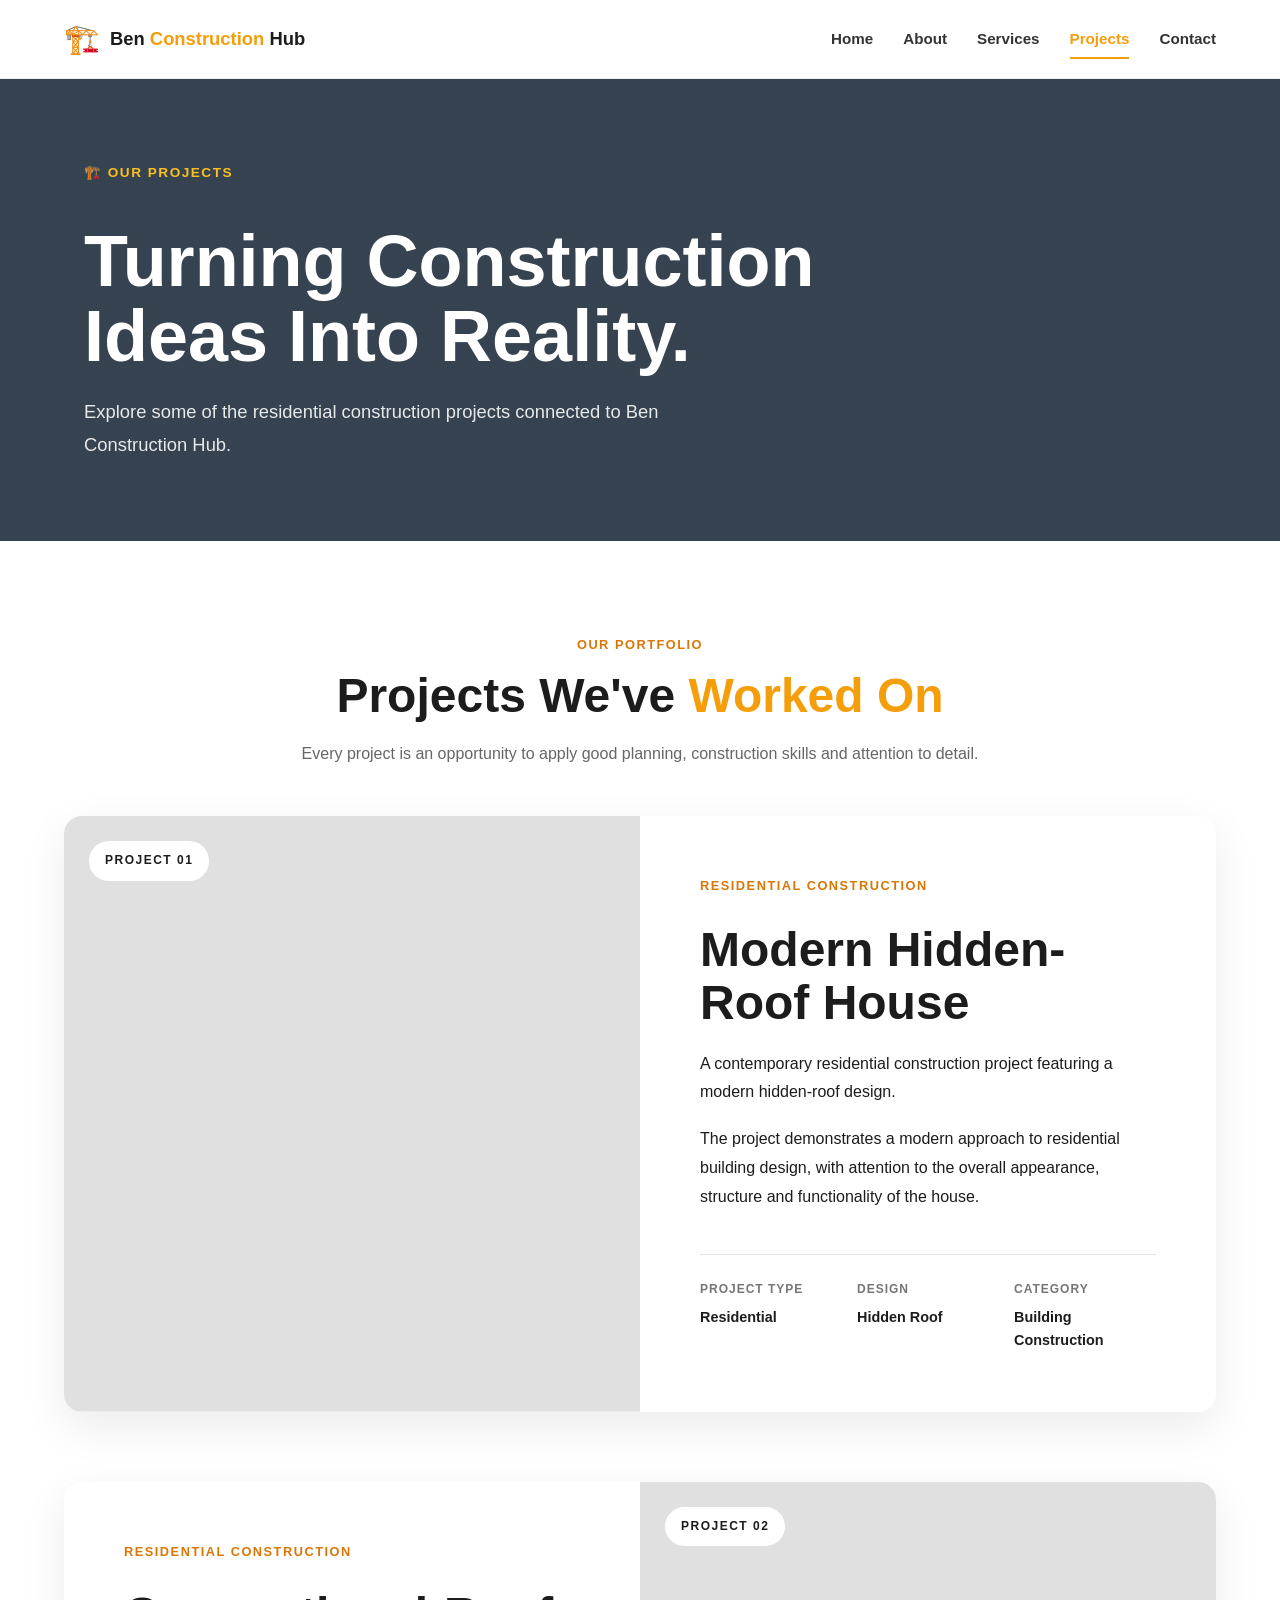
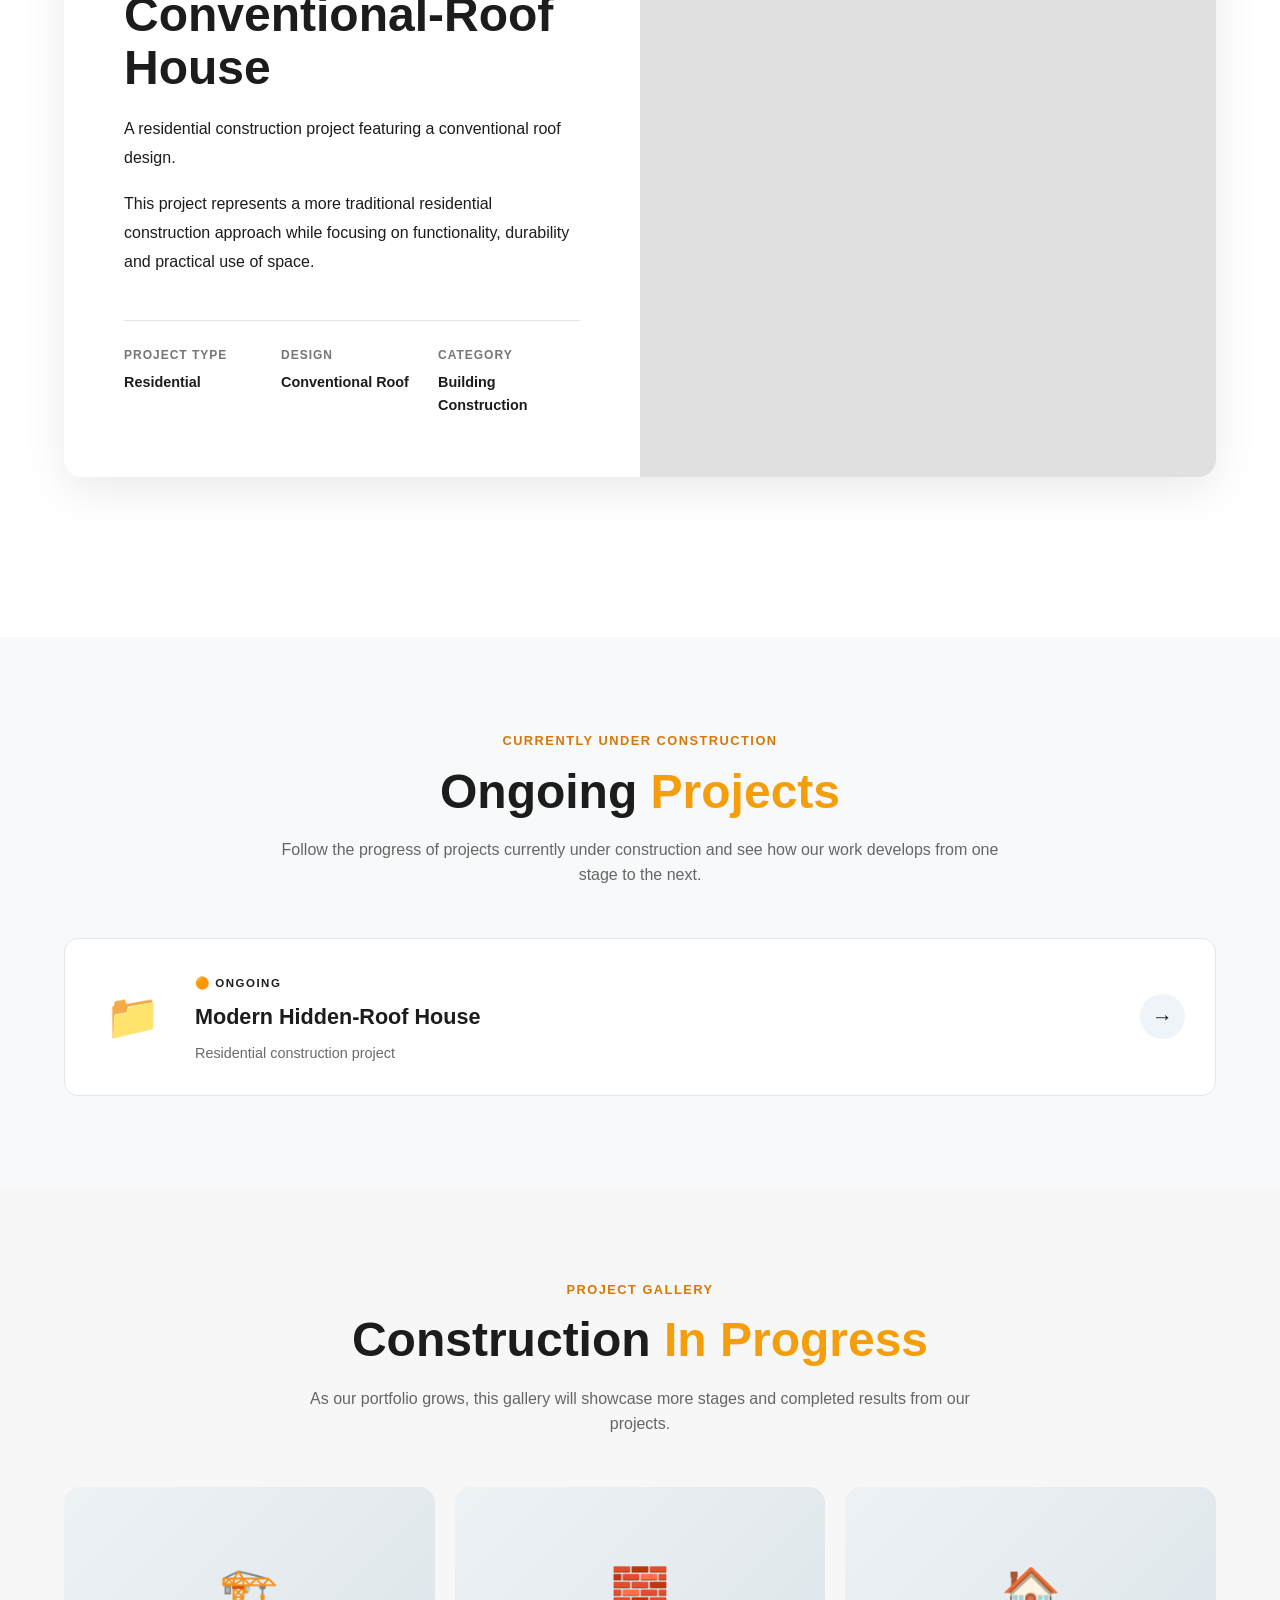
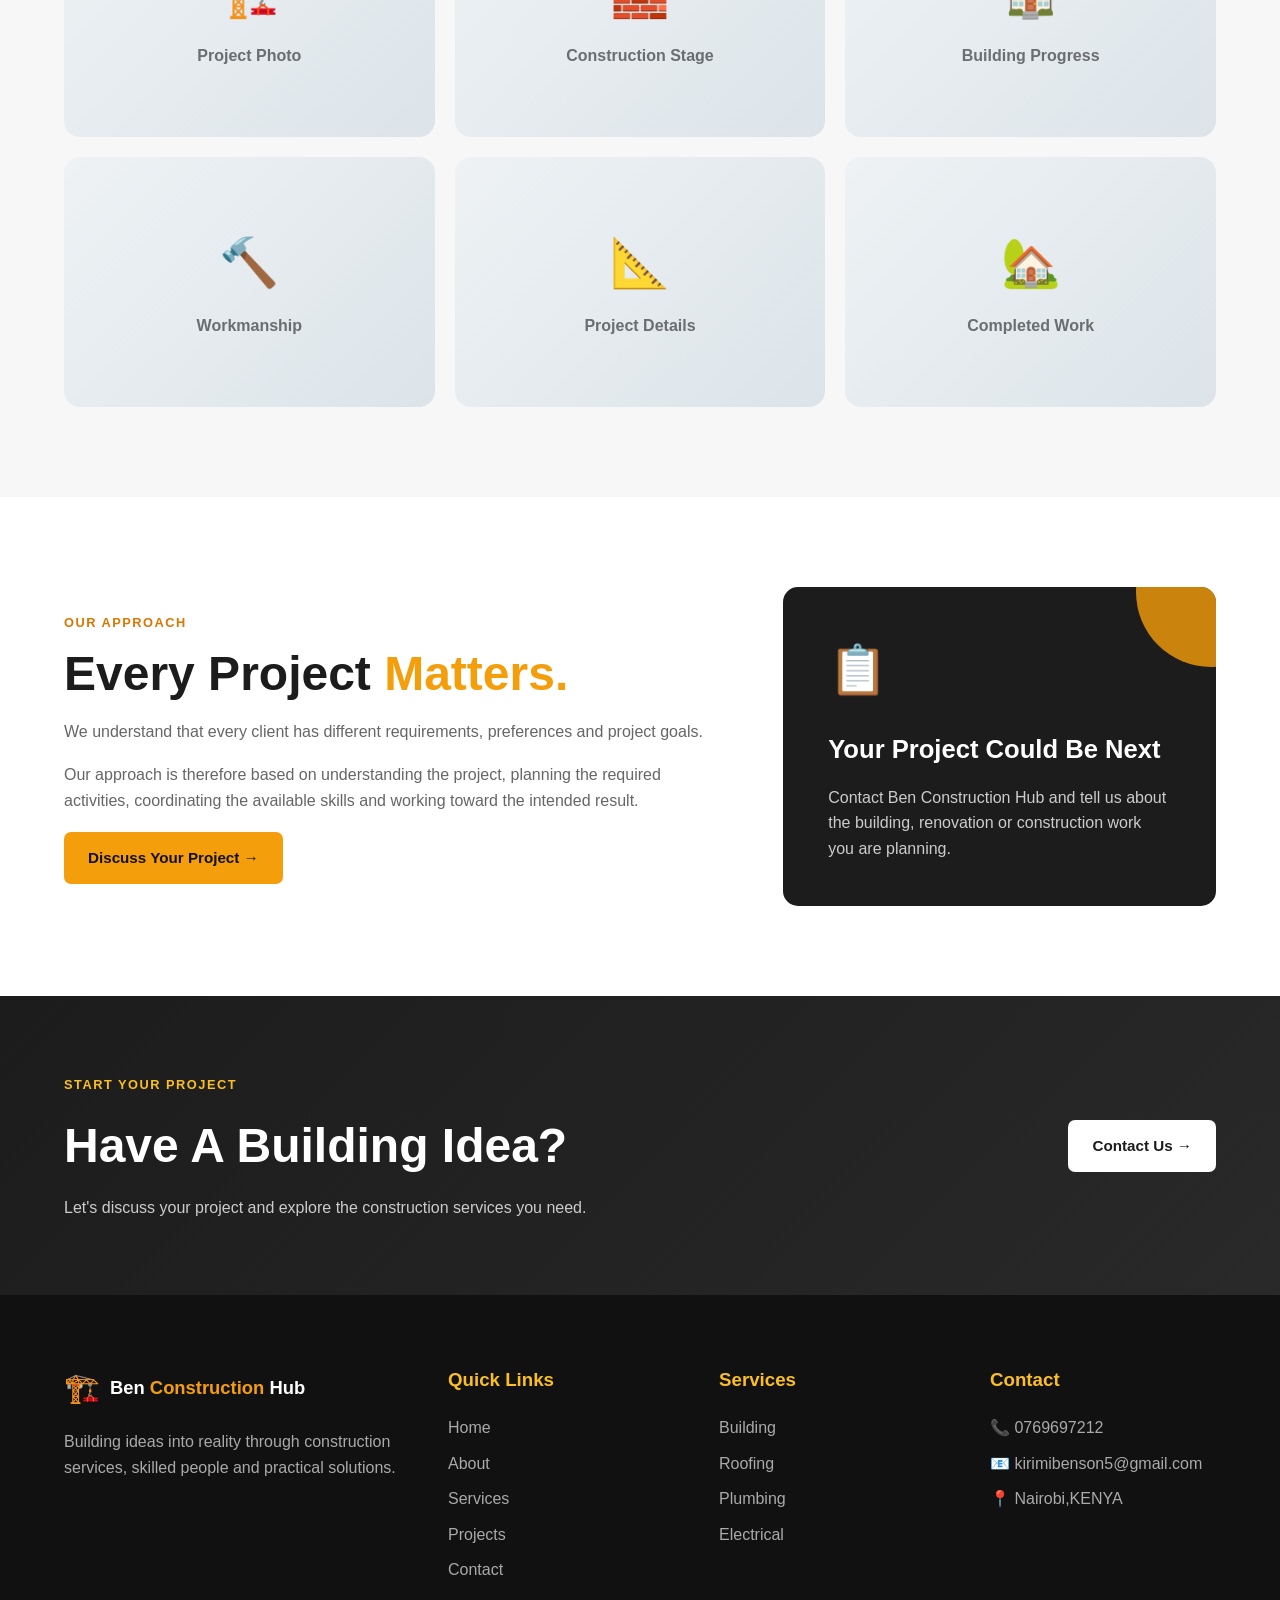
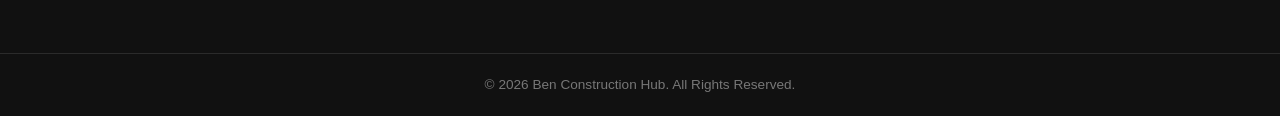
==== commit 12710e7c: "Update print statement from 'Hello' to 'Goodbye'" ====
--- a/projects.html
+++ b/projects.html
@@ -451,7 +451,7 @@
                 <div class="ongoing-project-main-image">
 
                     <img
-                        src="hidden-roof/photo4-current-exterior.jpg"
+                        src="images/hidden-roof/photo1-exterior-progress.jpg"
                         alt="Modern hidden-roof house under construction">
 
                     <span class="image-status">
@@ -569,7 +569,7 @@
 
                     <div class="ongoing-photo">
                         <img
-                            src="hidden-roof/photo2-wall-construction.jpg"
+                            src="images/hidden-roof/photo2-wall-construction.jpg"
                             alt="Hidden-roof house wall construction">
                         <span>
                             Wall Construction
@@ -579,7 +579,7 @@
 
                     <div class="ongoing-photo">
                         <img
-                            src="hidden-roof/photo3-advanced-construction.jpg"
+                            src="images/hidden-roof/photo3-advanced-construction.jpg"
                             alt="Hidden-roof house construction progress">
                         <span>
                             Structural Development
@@ -589,7 +589,7 @@
 
                     <div class="ongoing-photo">
                         <img
-                            src="hidden-roof/photo1-exterior-progress.jpg"
+                            src="images/hidden-roof/photo4-current-progress.jpg"
                             alt="Hidden-roof house external progress">
                         <span>
                             External Finishing
@@ -599,7 +599,7 @@
 
                     <div class="ongoing-photo">
                         <img
-                            src="hidden-roof/photo4-current-exterior.jpg"
+                            src="images/hidden-roof/photo1-exterior-progress.jpg"
                             alt="Current hidden-roof house progress">
                         <span>
                             Current Progress
@@ -975,4 +975,4 @@
 
 </body>
 
-</html>+</html>
